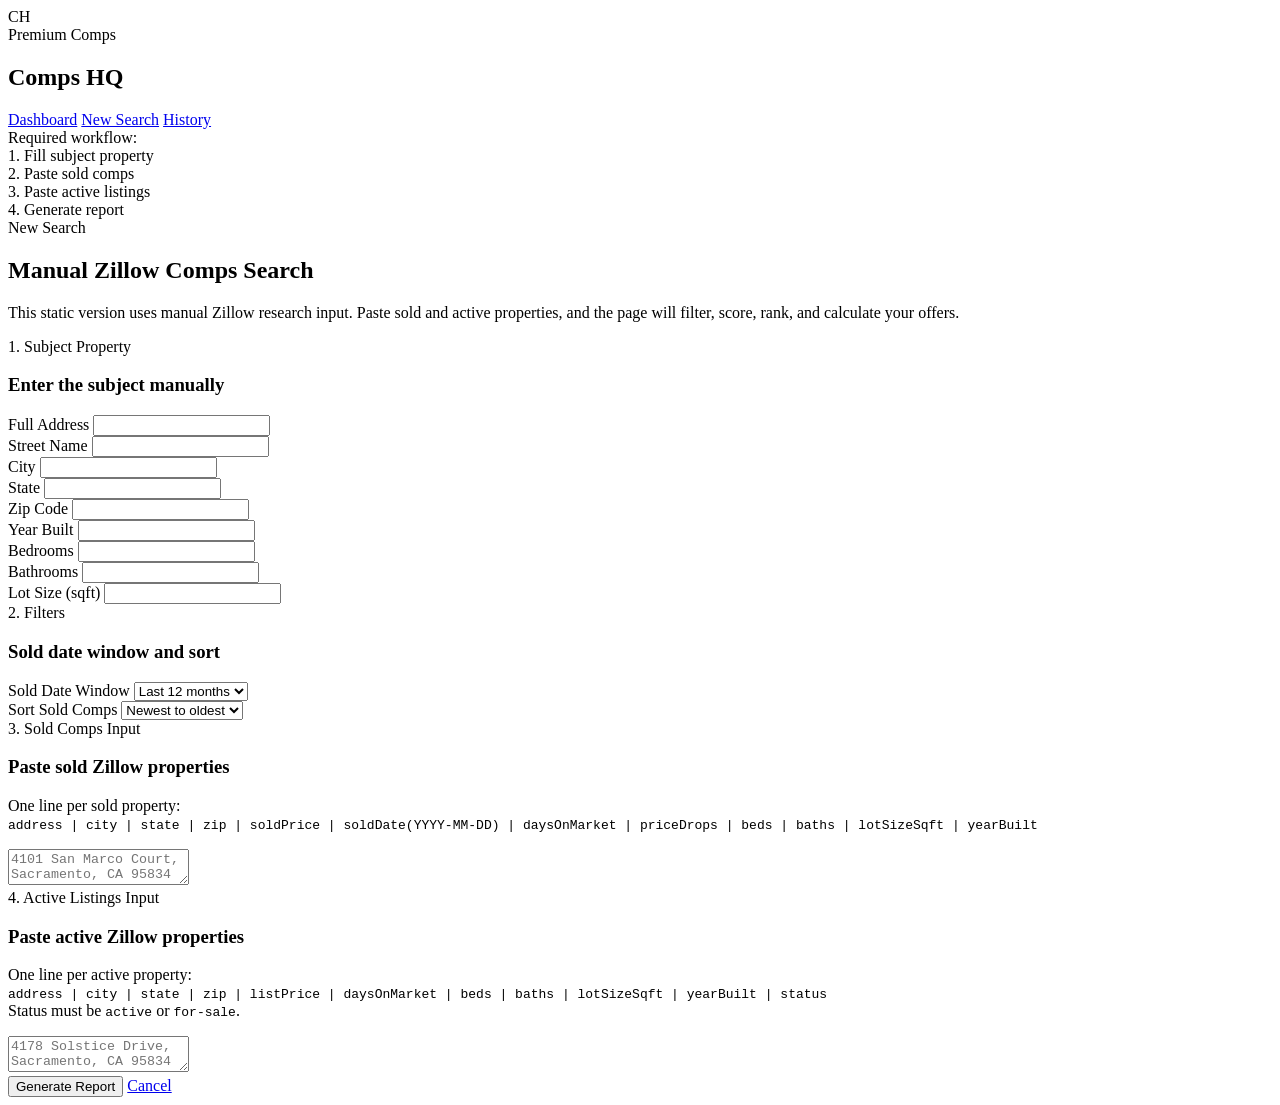
==== search.html @ 5d79bf0b "Create search.html" ====
<!DOCTYPE html>
<html lang="en">
<head>
  <meta charset="UTF-8" />
  <meta name="viewport" content="width=device-width, initial-scale=1.0" />
  <title>New Search | Comps HQ</title>
  <link rel="stylesheet" href="./style.css" />
</head>
<body data-page="search">
  <main class="site-shell">
    <aside class="sidebar">
      <div class="brand-card">
        <div class="brand-mark">CH</div>
        <div>
          <div class="eyebrow">Premium Comps</div>
          <h1 class="brand-title">Comps HQ</h1>
        </div>
      </div>

      <nav class="nav">
        <a class="nav-link" href="./index.html">Dashboard</a>
        <a class="nav-link active" href="./search.html">New Search</a>
        <a class="nav-link" href="./history.html">History</a>
      </nav>

      <div class="sidebar-note">
        Required workflow:
        <br />
        1. Fill subject property
        <br />
        2. Paste sold comps
        <br />
        3. Paste active listings
        <br />
        4. Generate report
      </div>
    </aside>

    <section class="content">
      <header class="page-hero">
        <div>
          <div class="eyebrow">New Search</div>
          <h2 class="page-title">Manual Zillow Comps Search</h2>
          <p class="page-subtitle">
            This static version uses manual Zillow research input. Paste sold and active properties, and the page will filter, score, rank, and calculate your offers.
          </p>
        </div>
      </header>

      <div id="searchAlert" class="alert hidden"></div>

      <form id="searchForm" class="stack-lg">
        <section class="panel">
          <div class="section-head">
            <div>
              <div class="eyebrow">1. Subject Property</div>
              <h3 class="section-title">Enter the subject manually</h3>
            </div>
          </div>

          <div class="form-grid">
            <div class="field full">
              <label for="fullAddress">Full Address</label>
              <input id="fullAddress" name="fullAddress" type="text" required />
            </div>
            <div class="field">
              <label for="streetName">Street Name</label>
              <input id="streetName" name="streetName" type="text" required />
            </div>
            <div class="field">
              <label for="city">City</label>
              <input id="city" name="city" type="text" required />
            </div>
            <div class="field">
              <label for="state">State</label>
              <input id="state" name="state" type="text" required />
            </div>
            <div class="field">
              <label for="zipCode">Zip Code</label>
              <input id="zipCode" name="zipCode" type="text" required />
            </div>
            <div class="field">
              <label for="yearBuilt">Year Built</label>
              <input id="yearBuilt" name="yearBuilt" type="number" required />
            </div>
            <div class="field">
              <label for="bedrooms">Bedrooms</label>
              <input id="bedrooms" name="bedrooms" type="number" required />
            </div>
            <div class="field">
              <label for="bathrooms">Bathrooms</label>
              <input id="bathrooms" name="bathrooms" type="number" step="0.5" required />
            </div>
            <div class="field">
              <label for="lotSizeSqft">Lot Size (sqft)</label>
              <input id="lotSizeSqft" name="lotSizeSqft" type="number" required />
            </div>
          </div>
        </section>

        <section class="panel">
          <div class="section-head">
            <div>
              <div class="eyebrow">2. Filters</div>
              <h3 class="section-title">Sold date window and sort</h3>
            </div>
          </div>

          <div class="form-grid compact">
            <div class="field">
              <label for="timeRange">Sold Date Window</label>
              <select id="timeRange" name="timeRange">
                <option value="LAST_6_MONTHS">Last 6 months</option>
                <option value="LAST_12_MONTHS" selected>Last 12 months</option>
                <option value="LAST_24_MONTHS">Last 24 months</option>
              </select>
            </div>
            <div class="field">
              <label for="sortOrder">Sort Sold Comps</label>
              <select id="sortOrder" name="sortOrder">
                <option value="NEWEST_TO_OLDEST" selected>Newest to oldest</option>
                <option value="OLDEST_TO_NEWEST">Oldest to newest</option>
              </select>
            </div>
          </div>
        </section>

        <section class="panel">
          <div class="section-head">
            <div>
              <div class="eyebrow">3. Sold Comps Input</div>
              <h3 class="section-title">Paste sold Zillow properties</h3>
            </div>
          </div>

          <p class="help-text">
            One line per sold property:
            <br />
            <code>address | city | state | zip | soldPrice | soldDate(YYYY-MM-DD) | daysOnMarket | priceDrops | beds | baths | lotSizeSqft | yearBuilt</code>
          </p>

          <textarea
            id="soldInput"
            class="big-textarea"
            placeholder="4101 San Marco Court, Sacramento, CA 95834 | Sacramento | CA | 95834 | 529000 | 2026-02-14 | 17 | 1 | 4 | 3 | 6200 | 2002"
          ></textarea>
        </section>

        <section class="panel">
          <div class="section-head">
            <div>
              <div class="eyebrow">4. Active Listings Input</div>
              <h3 class="section-title">Paste active Zillow properties</h3>
            </div>
          </div>

          <p class="help-text">
            One line per active property:
            <br />
            <code>address | city | state | zip | listPrice | daysOnMarket | beds | baths | lotSizeSqft | yearBuilt | status</code>
            <br />
            Status must be <code>active</code> or <code>for-sale</code>.
          </p>

          <textarea
            id="activeInput"
            class="big-textarea"
            placeholder="4178 Solstice Drive, Sacramento, CA 95834 | Sacramento | CA | 95834 | 539000 | 18 | 4 | 3 | 6500 | 2005 | active"
          ></textarea>
        </section>

        <div class="form-actions">
          <button class="button button-primary" type="submit">Generate Report</button>
          <a class="button button-secondary" href="./index.html">Cancel</a>
        </div>
      </form>
    </section>
  </main>

  <script src="./script.js"></script>
</body>
</html>
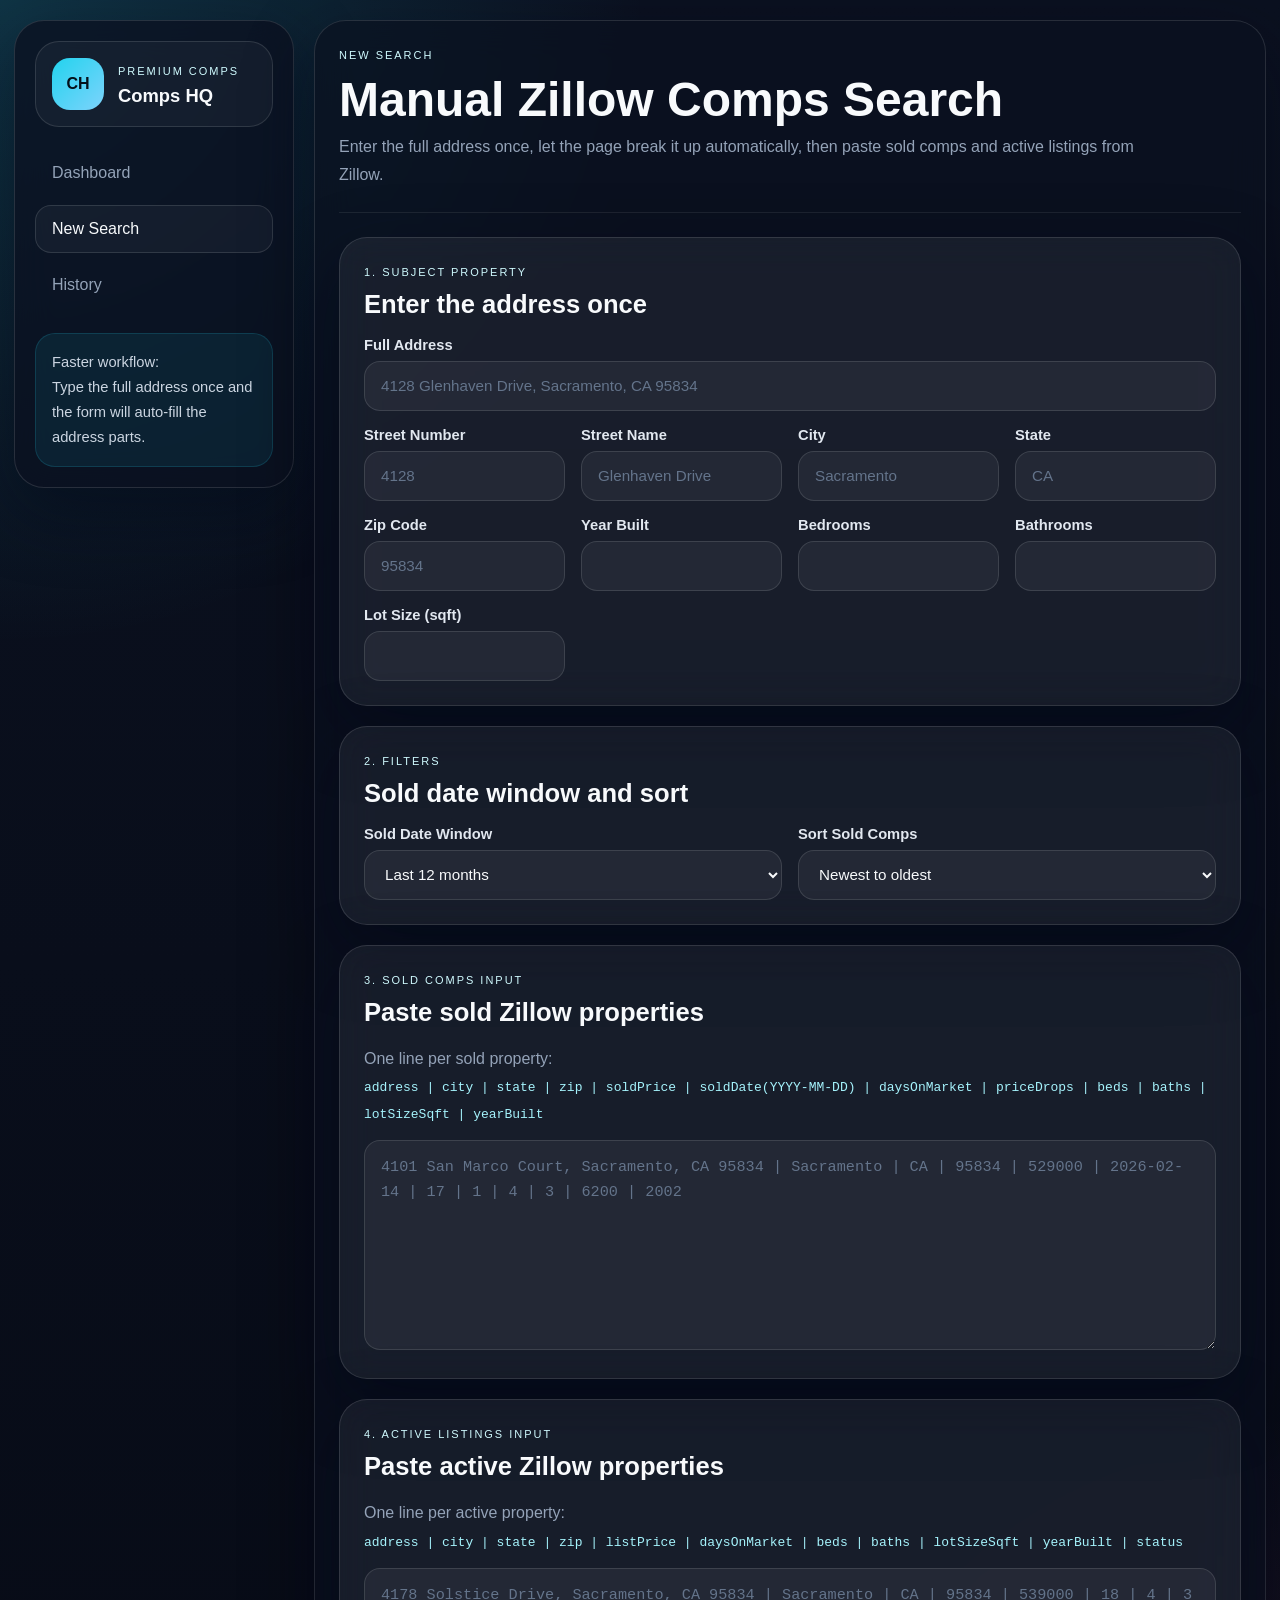
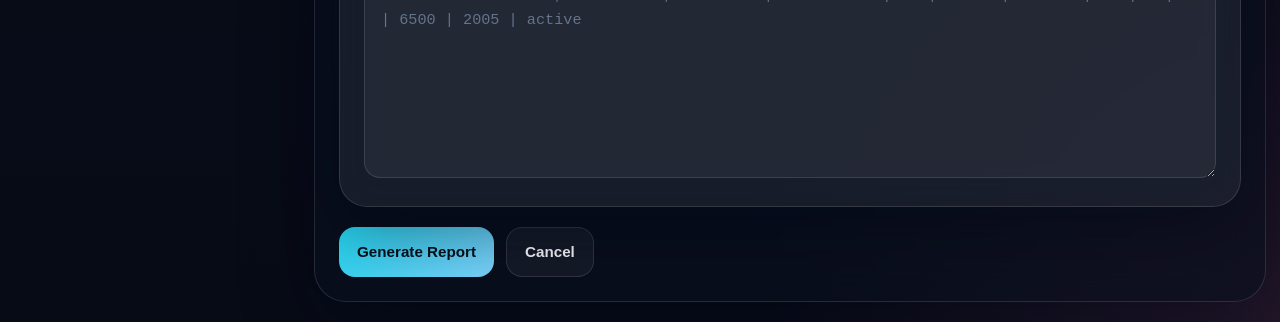
==== commit 78749be1: "Update search.html" ====
--- a/search.html
+++ b/search.html
@@ -24,15 +24,9 @@
       </nav>
 
       <div class="sidebar-note">
-        Required workflow:
+        Faster workflow:
         <br />
-        1. Fill subject property
-        <br />
-        2. Paste sold comps
-        <br />
-        3. Paste active listings
-        <br />
-        4. Generate report
+        Type the full address once and the form will auto-fill the address parts.
       </div>
     </aside>
 
@@ -42,7 +36,8 @@
           <div class="eyebrow">New Search</div>
           <h2 class="page-title">Manual Zillow Comps Search</h2>
           <p class="page-subtitle">
-            This static version uses manual Zillow research input. Paste sold and active properties, and the page will filter, score, rank, and calculate your offers.
+            Enter the full address once, let the page break it up automatically,
+            then paste sold comps and active listings from Zillow.
           </p>
         </div>
       </header>
@@ -54,43 +49,62 @@
           <div class="section-head">
             <div>
               <div class="eyebrow">1. Subject Property</div>
-              <h3 class="section-title">Enter the subject manually</h3>
+              <h3 class="section-title">Enter the address once</h3>
             </div>
           </div>
 
           <div class="form-grid">
             <div class="field full">
               <label for="fullAddress">Full Address</label>
-              <input id="fullAddress" name="fullAddress" type="text" required />
+              <input
+                id="fullAddress"
+                name="fullAddress"
+                type="text"
+                placeholder="4128 Glenhaven Drive, Sacramento, CA 95834"
+                required
+              />
             </div>
+
+            <div class="field">
+              <label for="streetNumber">Street Number</label>
+              <input id="streetNumber" name="streetNumber" type="text" placeholder="4128" required />
+            </div>
+
             <div class="field">
               <label for="streetName">Street Name</label>
-              <input id="streetName" name="streetName" type="text" required />
+              <input id="streetName" name="streetName" type="text" placeholder="Glenhaven Drive" required />
             </div>
+
             <div class="field">
               <label for="city">City</label>
-              <input id="city" name="city" type="text" required />
+              <input id="city" name="city" type="text" placeholder="Sacramento" required />
             </div>
+
             <div class="field">
               <label for="state">State</label>
-              <input id="state" name="state" type="text" required />
+              <input id="state" name="state" type="text" placeholder="CA" required />
             </div>
+
             <div class="field">
               <label for="zipCode">Zip Code</label>
-              <input id="zipCode" name="zipCode" type="text" required />
+              <input id="zipCode" name="zipCode" type="text" placeholder="95834" required />
             </div>
+
             <div class="field">
               <label for="yearBuilt">Year Built</label>
               <input id="yearBuilt" name="yearBuilt" type="number" required />
             </div>
+
             <div class="field">
               <label for="bedrooms">Bedrooms</label>
               <input id="bedrooms" name="bedrooms" type="number" required />
             </div>
+
             <div class="field">
               <label for="bathrooms">Bathrooms</label>
               <input id="bathrooms" name="bathrooms" type="number" step="0.5" required />
             </div>
+
             <div class="field">
               <label for="lotSizeSqft">Lot Size (sqft)</label>
               <input id="lotSizeSqft" name="lotSizeSqft" type="number" required />
@@ -158,8 +172,6 @@
             One line per active property:
             <br />
             <code>address | city | state | zip | listPrice | daysOnMarket | beds | baths | lotSizeSqft | yearBuilt | status</code>
-            <br />
-            Status must be <code>active</code> or <code>for-sale</code>.
           </p>
 
           <textarea
--- a/style.css
+++ b/style.css
@@ -0,0 +1,688 @@
+:root {
+  color-scheme: dark;
+  --bg: #070b16;
+  --bg-2: #0b1120;
+  --panel: rgba(255, 255, 255, 0.06);
+  --panel-2: rgba(255, 255, 255, 0.04);
+  --panel-border: rgba(255, 255, 255, 0.12);
+  --text: #f8fafc;
+  --muted: #94a3b8;
+  --accent: #22d3ee;
+  --accent-2: #7dd3fc;
+  --success: #22c55e;
+  --warning: #f59e0b;
+  --danger: #fb7185;
+  --shadow: 0 24px 70px rgba(2, 6, 23, 0.45);
+}
+
+* {
+  box-sizing: border-box;
+}
+
+html {
+  scroll-behavior: smooth;
+}
+
+body {
+  margin: 0;
+  min-height: 100vh;
+  font-family: Arial, Helvetica, sans-serif;
+  color: var(--text);
+  background:
+    radial-gradient(circle at top left, rgba(34, 211, 238, 0.18), transparent 28%),
+    radial-gradient(circle at bottom right, rgba(244, 114, 182, 0.12), transparent 22%),
+    linear-gradient(180deg, var(--bg-2), var(--bg));
+}
+
+a {
+  color: inherit;
+}
+
+.hidden {
+  display: none !important;
+}
+
+.site-shell {
+  width: min(1500px, calc(100% - 28px));
+  margin: 0 auto;
+  padding: 20px 0;
+  display: grid;
+  grid-template-columns: 280px 1fr;
+  gap: 20px;
+}
+
+.sidebar {
+  position: sticky;
+  top: 20px;
+  align-self: start;
+  border: 1px solid var(--panel-border);
+  background: rgba(11, 17, 32, 0.76);
+  border-radius: 30px;
+  padding: 20px;
+  box-shadow: var(--shadow);
+  backdrop-filter: blur(18px);
+}
+
+.brand-card {
+  display: flex;
+  align-items: center;
+  gap: 14px;
+  padding: 16px;
+  border-radius: 24px;
+  border: 1px solid var(--panel-border);
+  background: var(--panel-2);
+}
+
+.brand-mark {
+  width: 52px;
+  height: 52px;
+  border-radius: 18px;
+  display: grid;
+  place-items: center;
+  background: linear-gradient(135deg, var(--accent), var(--accent-2));
+  color: #04111a;
+  font-weight: 800;
+}
+
+.brand-title {
+  margin: 6px 0 0;
+  font-size: 1.15rem;
+}
+
+.eyebrow {
+  display: inline-block;
+  color: #cffafe;
+  font-size: 11px;
+  letter-spacing: 0.18em;
+  text-transform: uppercase;
+}
+
+.nav {
+  display: grid;
+  gap: 8px;
+  margin-top: 22px;
+}
+
+.nav-link {
+  text-decoration: none;
+  padding: 14px 16px;
+  border-radius: 16px;
+  color: var(--muted);
+  border: 1px solid transparent;
+  transition: 0.2s ease;
+}
+
+.nav-link:hover,
+.nav-link.active {
+  color: var(--text);
+  background: var(--panel-2);
+  border-color: var(--panel-border);
+}
+
+.sidebar-note {
+  margin-top: 24px;
+  padding: 16px;
+  border-radius: 20px;
+  background: rgba(34, 211, 238, 0.08);
+  border: 1px solid rgba(34, 211, 238, 0.16);
+  color: #cbd5e1;
+  line-height: 1.7;
+  font-size: 0.92rem;
+}
+
+.content {
+  border: 1px solid var(--panel-border);
+  background: rgba(11, 17, 32, 0.68);
+  border-radius: 32px;
+  padding: 24px;
+  box-shadow: var(--shadow);
+  backdrop-filter: blur(18px);
+}
+
+.page-hero {
+  display: flex;
+  justify-content: space-between;
+  gap: 18px;
+  align-items: end;
+  flex-wrap: wrap;
+  margin-bottom: 24px;
+  border-bottom: 1px solid rgba(255, 255, 255, 0.08);
+  padding-bottom: 24px;
+}
+
+.page-title {
+  margin: 12px 0 8px;
+  font-size: clamp(2rem, 4vw, 3rem);
+  line-height: 1.05;
+}
+
+.page-subtitle {
+  margin: 0;
+  color: var(--muted);
+  line-height: 1.7;
+  max-width: 820px;
+}
+
+.hero-actions,
+.form-actions {
+  display: flex;
+  gap: 12px;
+  flex-wrap: wrap;
+}
+
+.panel {
+  border: 1px solid var(--panel-border);
+  background: var(--panel);
+  border-radius: 28px;
+  padding: 24px;
+  box-shadow: var(--shadow);
+  backdrop-filter: blur(18px);
+}
+
+.section-grid.three {
+  display: grid;
+  grid-template-columns: repeat(3, minmax(0, 1fr));
+  gap: 16px;
+}
+
+.metric-panel .metric-label {
+  color: var(--muted);
+  text-transform: uppercase;
+  letter-spacing: 0.08em;
+  font-size: 0.82rem;
+}
+
+.metric-panel .metric-value {
+  margin-top: 10px;
+  font-size: 1.5rem;
+  font-weight: 800;
+}
+
+.metric-panel .metric-text {
+  margin: 10px 0 0;
+  color: var(--muted);
+  line-height: 1.6;
+}
+
+.section-head {
+  display: flex;
+  justify-content: space-between;
+  gap: 16px;
+  align-items: end;
+  margin-bottom: 18px;
+  flex-wrap: wrap;
+}
+
+.section-title {
+  margin: 10px 0 0;
+  font-size: 1.6rem;
+}
+
+.steps {
+  display: grid;
+  gap: 14px;
+}
+
+.step-card {
+  border: 1px solid var(--panel-border);
+  background: var(--panel-2);
+  border-radius: 20px;
+  padding: 18px;
+  display: flex;
+  gap: 14px;
+  align-items: start;
+}
+
+.step-card h4 {
+  margin: 0 0 6px;
+}
+
+.step-card p {
+  margin: 0;
+  color: var(--muted);
+  line-height: 1.6;
+}
+
+.step-number {
+  width: 36px;
+  height: 36px;
+  border-radius: 12px;
+  display: grid;
+  place-items: center;
+  font-weight: 800;
+  background: linear-gradient(135deg, var(--accent), var(--accent-2));
+  color: #04111a;
+  flex: 0 0 36px;
+}
+
+.stack-lg {
+  display: grid;
+  gap: 20px;
+}
+
+.form-grid {
+  display: grid;
+  grid-template-columns: repeat(4, minmax(0, 1fr));
+  gap: 16px;
+}
+
+.form-grid.compact {
+  grid-template-columns: repeat(2, minmax(0, 1fr));
+}
+
+.field {
+  display: flex;
+  flex-direction: column;
+  gap: 8px;
+}
+
+.field.full {
+  grid-column: span 4;
+}
+
+label {
+  font-size: 0.92rem;
+  font-weight: 700;
+  color: #e2e8f0;
+}
+
+input,
+select,
+textarea {
+  width: 100%;
+  border-radius: 16px;
+  border: 1px solid var(--panel-border);
+  background: rgba(255, 255, 255, 0.05);
+  color: var(--text);
+  padding: 14px 16px;
+  font-size: 0.95rem;
+  outline: none;
+}
+
+input,
+select {
+  min-height: 50px;
+}
+
+textarea.big-textarea {
+  min-height: 210px;
+  resize: vertical;
+  line-height: 1.65;
+}
+
+input::placeholder,
+textarea::placeholder {
+  color: #64748b;
+}
+
+input:focus,
+select:focus,
+textarea:focus {
+  border-color: rgba(34, 211, 238, 0.7);
+  box-shadow: 0 0 0 3px rgba(34, 211, 238, 0.14);
+}
+
+.help-text {
+  margin: 0 0 14px;
+  color: var(--muted);
+  line-height: 1.7;
+}
+
+code {
+  color: #a5f3fc;
+  word-break: break-word;
+}
+
+.button {
+  display: inline-flex;
+  align-items: center;
+  justify-content: center;
+  min-height: 50px;
+  padding: 0 18px;
+  border-radius: 16px;
+  text-decoration: none;
+  font-weight: 700;
+  border: none;
+  cursor: pointer;
+  transition: transform 0.2s ease, opacity 0.2s ease, background 0.2s ease;
+  font-size: 0.95rem;
+}
+
+.button:hover {
+  transform: translateY(-1px);
+}
+
+.button-primary {
+  background: linear-gradient(135deg, var(--accent), var(--accent-2));
+  color: #04111a;
+}
+
+.button-secondary {
+  background: rgba(255, 255, 255, 0.05);
+  color: var(--text);
+  border: 1px solid var(--panel-border);
+}
+
+.button-outline {
+  background: transparent;
+  color: var(--text);
+  border: 1px solid var(--panel-border);
+}
+
+.alert {
+  padding: 14px 16px;
+  border-radius: 18px;
+  margin-bottom: 18px;
+  border: 1px solid rgba(251, 113, 133, 0.24);
+  background: rgba(251, 113, 133, 0.08);
+  color: #fecdd3;
+}
+
+.loading-stack {
+  display: grid;
+  gap: 18px;
+}
+
+.loading-grid {
+  display: grid;
+  grid-template-columns: repeat(3, minmax(0, 1fr));
+  gap: 16px;
+}
+
+.loading-block {
+  height: 180px;
+  border-radius: 24px;
+  border: 1px solid var(--panel-border);
+  background: linear-gradient(90deg, rgba(255,255,255,0.04), rgba(255,255,255,0.08), rgba(255,255,255,0.04));
+  background-size: 200% 100%;
+  animation: shimmer 2s linear infinite;
+}
+
+.loading-block.tall {
+  height: 300px;
+}
+
+.loading-block.huge {
+  height: 420px;
+}
+
+.result-stack {
+  display: grid;
+  gap: 24px;
+}
+
+.hero-panel {
+  overflow: hidden;
+  background:
+    radial-gradient(circle at top right, rgba(34, 211, 238, 0.12), transparent 24%),
+    linear-gradient(180deg, rgba(255,255,255,0.05), rgba(255,255,255,0.03));
+}
+
+.hero-grid {
+  display: grid;
+  grid-template-columns: 1.15fr 0.85fr;
+  gap: 18px;
+}
+
+.hero-title {
+  margin: 14px 0 10px;
+  font-size: clamp(2rem, 4vw, 3rem);
+}
+
+.hero-text,
+.meta-text,
+.empty-text {
+  margin: 0;
+  color: var(--muted);
+  line-height: 1.7;
+}
+
+.mini-grid {
+  display: grid;
+  grid-template-columns: repeat(3, minmax(0, 1fr));
+  gap: 14px;
+  margin-top: 22px;
+}
+
+.mini-card,
+.meta-card,
+.history-card,
+.side-card {
+  border: 1px solid var(--panel-border);
+  background: var(--panel-2);
+  border-radius: 20px;
+  padding: 18px;
+}
+
+.meta-key {
+  color: var(--muted);
+  font-size: 0.82rem;
+  text-transform: uppercase;
+  letter-spacing: 0.08em;
+}
+
+.meta-value {
+  margin-top: 8px;
+  font-size: 1rem;
+  font-weight: 700;
+  line-height: 1.5;
+}
+
+.side-stack,
+.copy-actions,
+.history-list {
+  display: grid;
+  gap: 14px;
+}
+
+.kpi-grid {
+  display: grid;
+  grid-template-columns: repeat(3, minmax(0, 1fr));
+  gap: 16px;
+}
+
+.kpi-card {
+  border: 1px solid var(--panel-border);
+  background:
+    radial-gradient(circle at top left, rgba(34, 211, 238, 0.14), transparent 30%),
+    rgba(255, 255, 255, 0.05);
+  border-radius: 24px;
+  padding: 22px;
+}
+
+.kpi-label {
+  color: var(--muted);
+  font-size: 0.92rem;
+}
+
+.kpi-value {
+  margin-top: 12px;
+  font-size: 2rem;
+  font-weight: 800;
+}
+
+.table-card {
+  border: 1px solid var(--panel-border);
+  background: var(--panel);
+  border-radius: 24px;
+  overflow: hidden;
+}
+
+.table-header {
+  padding: 20px 22px;
+  border-bottom: 1px solid var(--panel-border);
+  background: rgba(255,255,255,0.03);
+}
+
+.table-header h3 {
+  margin: 0 0 6px;
+  font-size: 1.12rem;
+}
+
+.table-header p {
+  margin: 0;
+  color: var(--muted);
+  line-height: 1.6;
+}
+
+.table-wrap {
+  overflow-x: auto;
+}
+
+table {
+  width: 100%;
+  min-width: 1120px;
+  border-collapse: collapse;
+}
+
+th,
+td {
+  text-align: left;
+  padding: 16px 18px;
+  border-bottom: 1px solid rgba(255,255,255,0.06);
+  vertical-align: top;
+}
+
+th {
+  font-size: 0.82rem;
+  color: var(--muted);
+  text-transform: uppercase;
+  letter-spacing: 0.08em;
+  background: rgba(255,255,255,0.02);
+}
+
+td {
+  font-size: 0.94rem;
+}
+
+.badge {
+  display: inline-flex;
+  align-items: center;
+  min-height: 28px;
+  padding: 0 10px;
+  border-radius: 999px;
+  font-size: 0.8rem;
+  font-weight: 700;
+  white-space: nowrap;
+}
+
+.badge-exact {
+  background: rgba(34, 197, 94, 0.12);
+  color: #bbf7d0;
+  border: 1px solid rgba(34, 197, 94, 0.24);
+}
+
+.badge-fallback {
+  background: rgba(245, 158, 11, 0.12);
+  color: #fde68a;
+  border: 1px solid rgba(245, 158, 11, 0.24);
+}
+
+.copy-panel textarea {
+  min-height: 330px;
+  resize: vertical;
+  line-height: 1.7;
+  font-family: Consolas, Monaco, monospace;
+}
+
+.meta-grid {
+  display: grid;
+  gap: 16px;
+  grid-template-columns: repeat(4, minmax(0, 1fr));
+}
+
+.separator {
+  height: 1px;
+  background: rgba(255, 255, 255, 0.08);
+  margin: 4px 0;
+}
+
+.empty-state {
+  border: 1px dashed var(--panel-border);
+  background: rgba(255,255,255,0.03);
+  border-radius: 24px;
+  padding: 28px;
+  text-align: center;
+}
+
+.empty-title {
+  margin: 0 0 8px;
+}
+
+.history-card h3 {
+  margin: 0 0 8px;
+}
+
+.history-card p {
+  margin: 0;
+  color: var(--muted);
+  line-height: 1.6;
+}
+
+.history-actions {
+  display: flex;
+  gap: 12px;
+  flex-wrap: wrap;
+  margin-top: 16px;
+}
+
+@keyframes shimmer {
+  0% { background-position: -200% 0; }
+  100% { background-position: 200% 0; }
+}
+
+@media (max-width: 1120px) {
+  .site-shell {
+    grid-template-columns: 1fr;
+  }
+
+  .sidebar {
+    position: static;
+  }
+
+  .section-grid.three,
+  .kpi-grid,
+  .meta-grid,
+  .loading-grid,
+  .mini-grid,
+  .hero-grid,
+  .form-grid {
+    grid-template-columns: 1fr 1fr;
+  }
+
+  .field.full {
+    grid-column: span 2;
+  }
+}
+
+@media (max-width: 760px) {
+  .content,
+  .panel {
+    padding: 18px;
+  }
+
+  .section-grid.three,
+  .kpi-grid,
+  .meta-grid,
+  .loading-grid,
+  .mini-grid,
+  .hero-grid,
+  .form-grid,
+  .form-grid.compact {
+    grid-template-columns: 1fr;
+  }
+
+  .field.full {
+    grid-column: span 1;
+  }
+
+  .hero-actions,
+  .form-actions,
+  .history-actions {
+    flex-direction: column;
+  }
+
+  .button {
+    width: 100%;
+  }
+}
